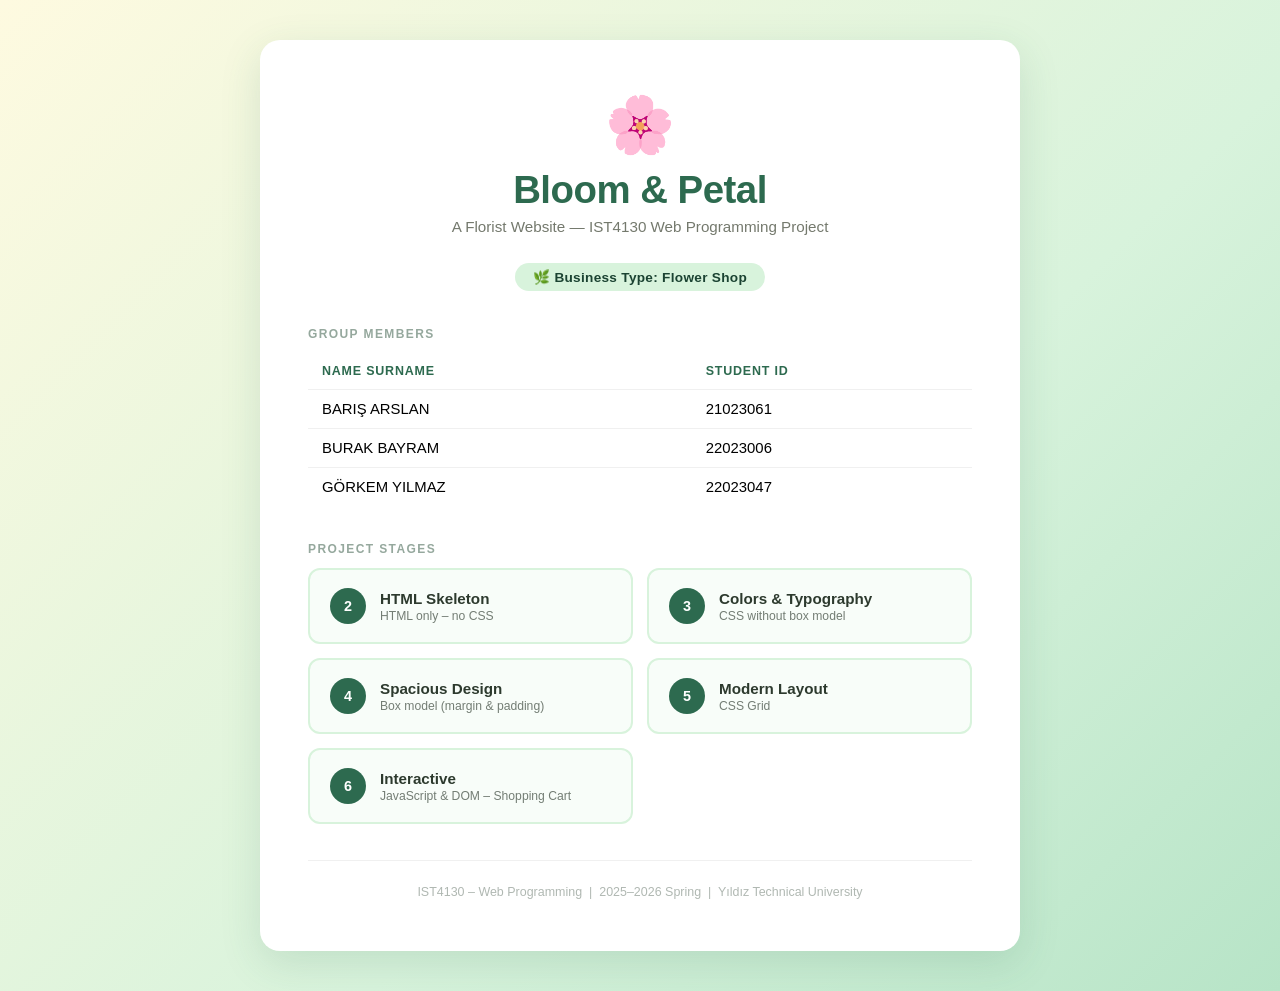
==== index.html @ c673e847 "project files" ====
<!DOCTYPE html>
<html lang="en">
<head>
    <meta charset="UTF-8">
    <meta name="viewport" content="width=device-width, initial-scale=1.0">
    <title>Bloom &amp; Petal – IST4130 Project</title>
    <style>
        * { box-sizing: border-box; margin: 0; padding: 0; }

        body {
            font-family: 'Segoe UI', Tahoma, Geneva, Verdana, sans-serif;
            background: linear-gradient(135deg, #fefae0 0%, #d8f3dc 60%, #b7e4c7 100%);
            min-height: 100vh;
            display: flex;
            align-items: center;
            justify-content: center;
            padding: 40px 16px;
        }

        .card {
            background: #fff;
            border-radius: 20px;
            box-shadow: 0 12px 40px rgba(45, 106, 79, 0.15);
            padding: 52px 48px;
            max-width: 760px;
            width: 100%;
        }

        .logo {
            font-size: 56px;
            text-align: center;
            margin-bottom: 10px;
        }

        h1 {
            font-size: 2.4rem;
            color: #2d6a4f;
            text-align: center;
            letter-spacing: -0.5px;
        }

        .subtitle {
            text-align: center;
            color: #74796d;
            margin: 6px 0 28px;
            font-size: 0.95rem;
        }

        .badge-row { text-align: center; margin-bottom: 36px; }
        .badge {
            display: inline-block;
            background: #d8f3dc;
            color: #1b4332;
            font-weight: 700;
            padding: 6px 18px;
            border-radius: 20px;
            font-size: 0.85rem;
            letter-spacing: 0.3px;
        }

        .section-label {
            font-size: 0.75rem;
            font-weight: 700;
            color: #95a89d;
            text-transform: uppercase;
            letter-spacing: 1.4px;
            margin-bottom: 12px;
        }

        table {
            width: 100%;
            border-collapse: collapse;
            margin-bottom: 36px;
        }
        table th, table td {
            padding: 11px 14px;
            text-align: left;
            border-bottom: 1px solid #f0f0f0;
            font-size: 0.93rem;
        }
        table th {
            color: #2d6a4f;
            font-size: 0.78rem;
            text-transform: uppercase;
            letter-spacing: 0.8px;
        }
        table tr:last-child td { border-bottom: none; }

        .stages {
            display: grid;
            grid-template-columns: 1fr 1fr;
            gap: 14px;
        }

        .stage-link {
            display: flex;
            align-items: center;
            gap: 14px;
            padding: 18px 20px;
            background: #f8fdf9;
            border: 2px solid #d8f3dc;
            border-radius: 12px;
            text-decoration: none;
            color: #2d3a2e;
            transition: all 0.2s ease;
        }
        .stage-link:hover {
            background: #2d6a4f;
            border-color: #2d6a4f;
            color: #fff;
            transform: translateY(-2px);
            box-shadow: 0 6px 20px rgba(45, 106, 79, 0.25);
        }

        .stage-num {
            width: 36px;
            height: 36px;
            background: #2d6a4f;
            color: #fff;
            border-radius: 50%;
            display: flex;
            align-items: center;
            justify-content: center;
            font-weight: 800;
            font-size: 0.9rem;
            flex-shrink: 0;
            transition: all 0.2s ease;
        }
        .stage-link:hover .stage-num {
            background: #fff;
            color: #2d6a4f;
        }

        .stage-title { font-weight: 700; font-size: 0.95rem; }
        .stage-desc { font-size: 0.76rem; opacity: 0.65; margin-top: 2px; }

        .footer-note {
            text-align: center;
            color: #b0b8b2;
            font-size: 0.78rem;
            margin-top: 36px;
            padding-top: 24px;
            border-top: 1px solid #f0f0f0;
        }
    </style>
</head>
<body>
    <div class="card">
        <div class="logo">🌸</div>
        <h1>Bloom &amp; Petal</h1>
        <p class="subtitle">A Florist Website — IST4130 Web Programming Project</p>

        <div class="badge-row">
            <span class="badge">🌿 Business Type: Flower Shop</span>
        </div>

        <p class="section-label">Group Members</p>
        <table>
            <thead>
                <tr>
                    <th>Name Surname</th>
                    <th>Student ID</th>
                </tr>
            </thead>
            <tbody>
                <tr>
                    <td>BARIŞ ARSLAN</td>
                    <td>21023061</td>
                </tr>
                <tr>
                    <td>BURAK BAYRAM</td>
                    <td>22023006</td>
                </tr>
                <tr>
                    <td>GÖRKEM YILMAZ</td>
                    <td>22023047</td>
                </tr>
            </tbody>
        </table>

        <p class="section-label">Project Stages</p>
        <div class="stages">
            <a class="stage-link" href="stage2/index.html">
                <div class="stage-num">2</div>
                <div>
                    <div class="stage-title">HTML Skeleton</div>
                    <div class="stage-desc">HTML only – no CSS</div>
                </div>
            </a>
            <a class="stage-link" href="stage3/index.html">
                <div class="stage-num">3</div>
                <div>
                    <div class="stage-title">Colors &amp; Typography</div>
                    <div class="stage-desc">CSS without box model</div>
                </div>
            </a>
            <a class="stage-link" href="stage4/index.html">
                <div class="stage-num">4</div>
                <div>
                    <div class="stage-title">Spacious Design</div>
                    <div class="stage-desc">Box model (margin &amp; padding)</div>
                </div>
            </a>
            <a class="stage-link" href="stage5/index.html">
                <div class="stage-num">5</div>
                <div>
                    <div class="stage-title">Modern Layout</div>
                    <div class="stage-desc">CSS Grid</div>
                </div>
            </a>
            <a class="stage-link" href="stage6/index.html">
                <div class="stage-num">6</div>
                <div>
                    <div class="stage-title">Interactive</div>
                    <div class="stage-desc">JavaScript &amp; DOM – Shopping Cart</div>
                </div>
            </a>
        </div>

        <p class="footer-note">IST4130 – Web Programming &nbsp;|&nbsp; 2025–2026 Spring &nbsp;|&nbsp; Yıldız Technical University</p>
    </div>
</body>
</html>
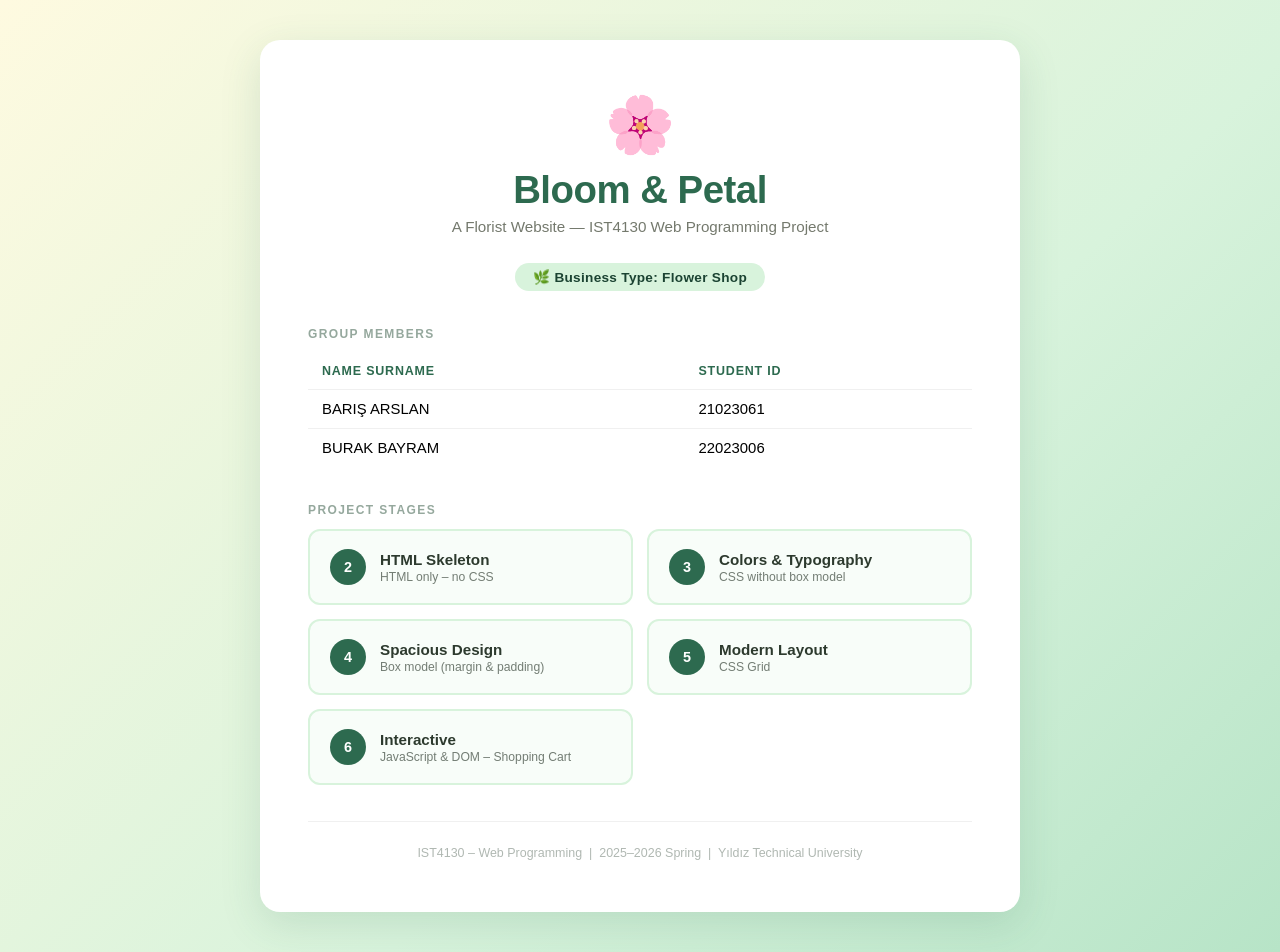
==== commit 0c310b73: "3rd guy quit" ====
--- a/index.html
+++ b/index.html
@@ -171,10 +171,6 @@
                     <td>BURAK BAYRAM</td>
                     <td>22023006</td>
                 </tr>
-                <tr>
-                    <td>GÖRKEM YILMAZ</td>
-                    <td>22023047</td>
-                </tr>
             </tbody>
         </table>
 
